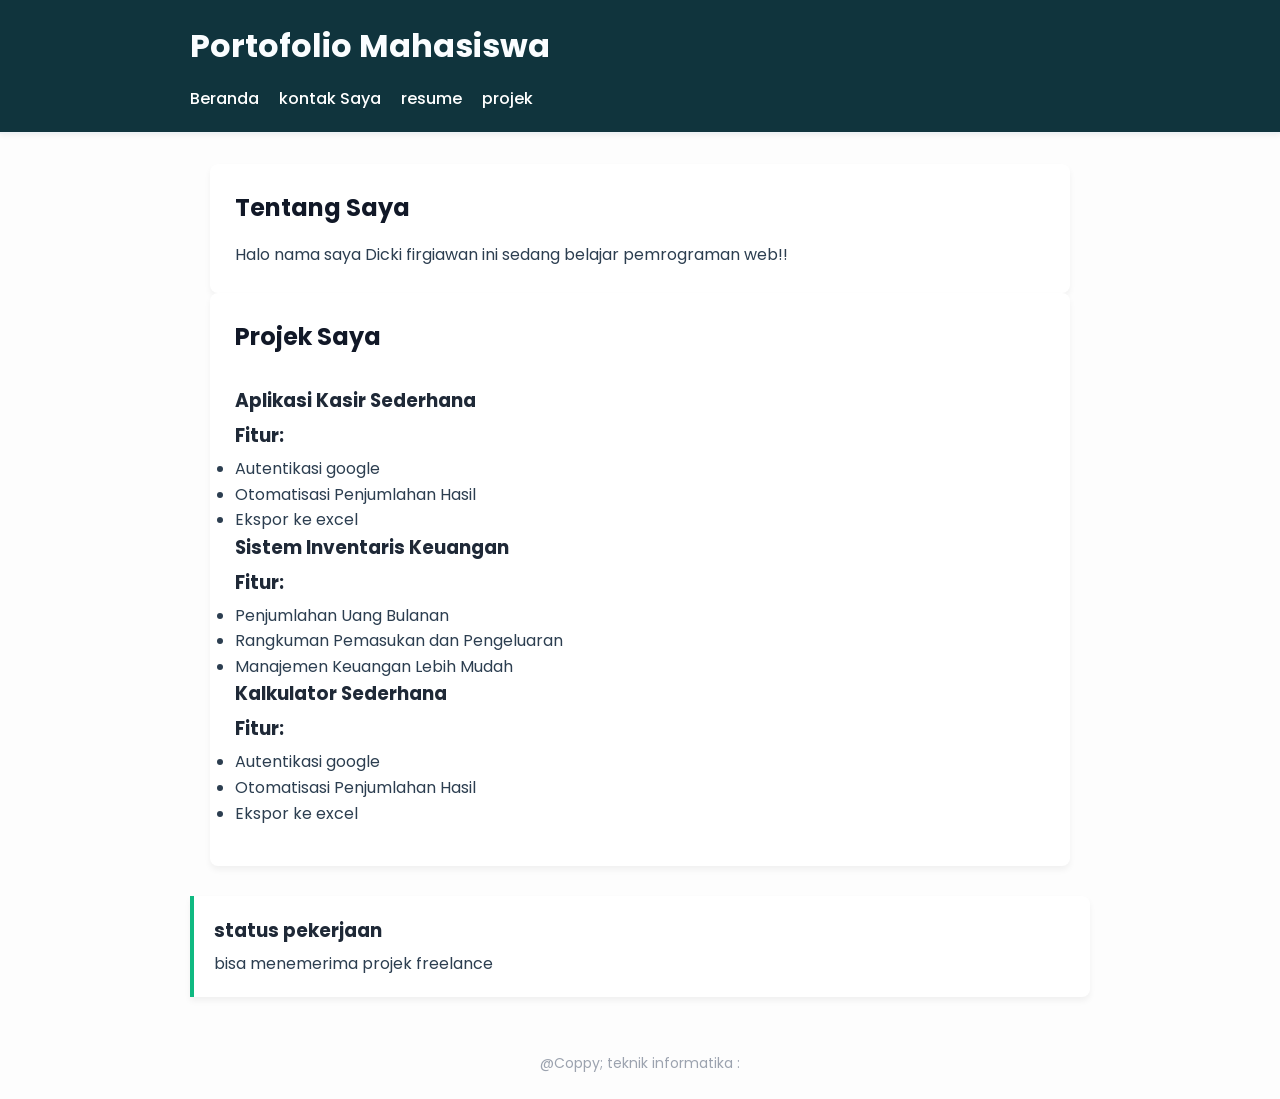
==== index.html @ eaca8db2 "menyelesaikan modul 3 styling dan layout modern css" ====
<!DOCTYPE html>
<html lang="en">
<head>
    <meta charset="UTF-8">
    <meta name="viewport" content="width=device-width, initial-scale=1.0">
    <title>Portofolio Mahasiswa</title>
    <link rel="stylesheet" href="style.css">
</head>
<body>
    <header>
        <h1>Portofolio Mahasiswa</h1>
        <nav>
            <ul>
                <li>
                    <a href="index.html">Beranda</a>
                </li>
                <li>
                    <a href="kontak.html">kontak Saya</a>
                </li>
                <li>
                    <a href="resume.html">resume</a>
                </li>
                <li>
                    <a href="projek.html">projek</a>
                </li>

            </ul>
        </nav>
    </header> 

    <hr>

    <main>
        <section>
            <h2>Tentang Saya</h2>
            <p>Halo nama saya Dicki firgiawan ini sedang belajar pemrograman
                web!!
            </p>
        </section>

        <hr />

        <section>
            <h2>Projek Saya</h2>
            <article>
                <header>
                    <h3>Aplikasi Kasir Sederhana</h3>
                    <h3>Fitur:</h3>
                    <ul>
                        <li>Autentikasi google</li>
                        <li>Otomatisasi Penjumlahan Hasil</li>
                        <li>Ekspor ke excel</li>
                    </ul>
                </header>

                <header>
                    <h3>Sistem Inventaris Keuangan</h3>
                    <h3>Fitur:</h3>
                    <ul>
                        <li>Penjumlahan Uang Bulanan</li>
                        <li>Rangkuman Pemasukan dan Pengeluaran</li>
                        <li>Manajemen Keuangan Lebih Mudah</li>
                    </ul>
                </header>

                <header>
                    <h3>Kalkulator Sederhana</h3>
                    <h3>Fitur:</h3>
                    <ul>
                        <li>Autentikasi google</li>
                        <li>Otomatisasi Penjumlahan Hasil</li>
                        <li>Ekspor ke excel</li>
                    </ul>
                </header>
            
            </article>
        </section>
    </main>

    <hr />

<aside>
    <h3>status pekerjaan</h3>
    <p>bisa menemerima projek freelance</h3>
</aside>
<footer>
    <p>@Coppy; teknik informatika :</p>
</footer>
    
</body>
</html>
---- style.css ----
/* Import Font Modern dari Google Fonts */
@import url('https://fonts.googleapis.com/css2?family=Poppins:wght@300;400;600&display=swap');

/* Reset */
* {
  margin: 0;
  padding: 0;
  box-sizing: border-box;
}

body {
  font-family: 'Poppins', Arial, sans-serif;
  background-color: #fdfdfd;
  color: #2c3e50;
  line-height: 1.6;
}

/* Header */
body > header {
  background-color: #10343d;
  padding: 20px;
  border-bottom: 2px solid #eef2f5;
  box-shadow: 0 2px 5px rgba(0,0,0,0.05);
}

body > header h1 {
  max-width: 900px;
  margin: auto;
  color: #fafdff; /* Warna aksen modern baru */
}

/* Navigation */
nav {
  max-width: 900px;
  margin: 15px auto 0 auto;
}

nav ul {
  display: flex;
  gap: 20px;
  list-style: none;
}

nav a {
  color: #ffffff;
  text-decoration: none;
  font-weight: 500;
  transition: color 0.3s ease;
}

nav a:hover {
  color: #10b981; /* Warna aksen saat hover */
}

/* Main */
main {
  max-width: 900px;
  margin: 30px auto;
  padding: 0 20px;
}

section {
  background-color: #ffffff;
  padding: 25px;
  border-radius: 8px;
  box-shadow: 0 4px 6px rgba(0, 0, 0, 0.05);
}

/* Gambar */
main img {
  display: block;
  max-width: 100%;
  height: auto;
  margin: 0;
  border-radius: 6px;
}

/* Judul */
h2 {
  margin-bottom: 15px;
  color: #111827;
}

h3 {
  margin-bottom: 5px;
  color: #1f2937;
}

/* Project */
#project {
  margin-top: 30px;
}

article {
  padding: 15px 0;
  border-bottom: 1px solid #e5e7eb;
}

article:last-child {
  border-bottom: none;
}

/* Form */
form {
  margin-top: 20px;
}

form p {
  margin-bottom: 15px;
}

label {
  display: inline-block;
  margin-bottom: 5px;
  font-weight: 500;
}

input[type="text"],
input[type="email"],
select,
textarea {
  width: 100%;
  padding: 10px;
  border: 1px solid #d1d5db;
  border-radius: 6px;
  font-family: 'Poppins', Arial, sans-serif;
  outline: none;
  transition: border-color 0.3s;
}

input[type="text"]:focus,
input[type="email"]:focus,
select:focus,
textarea:focus {
  border-color: #10b981;
}

textarea {
  resize: vertical;
}

button {
  padding: 10px 18px;
  border: none;
  border-radius: 6px;
  background-color: #10b981;
  color: white;
  font-weight: 600;
  cursor: pointer;
  transition: all 0.3s ease;
}

button[type="reset"] {
  background-color: #6b7280;
}

button:hover {
  opacity: 0.9;
  transform: translateY(-1px);
}

/* Aside */
aside {
  max-width: 900px;
  margin: 30px auto;
  padding: 20px;
  background-color: #ffffff;
  border-left: 4px solid #10b981;
  border-radius: 0 8px 8px 0;
  box-shadow: 0 4px 6px rgba(0, 0, 0, 0.05);
}

/* Footer */
footer {
  padding: 25px;
  text-align: center;
  color: #9ca3af;
  font-size: 14px;
}

/* Garis <hr> */
hr {
  display: none;
}

/* Tampilan HP */
@media (max-width: 700px) {
  nav ul {
    flex-direction: column;
    gap: 8px;
  }

  main {
    margin-top: 20px;
  }

  main img {
    margin: 0 auto;
  }

  section {
    padding: 20px;
  }
}
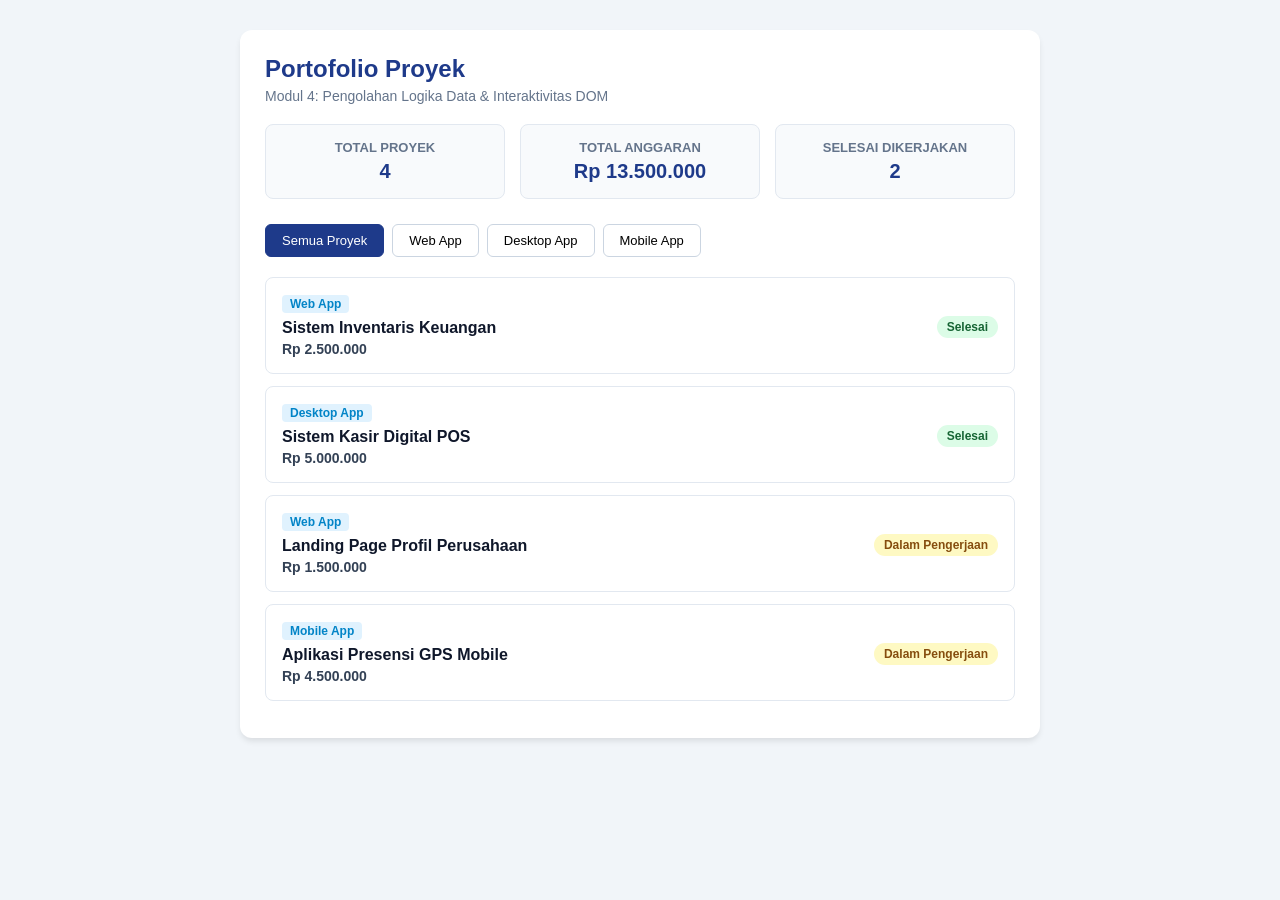
==== commit bd3409d1: "Menyelesaikan praktik modul 4 logika javascript & integrasi DOM" ====
--- a/index.html
+++ b/index.html
@@ -1,91 +1,65 @@
 <!DOCTYPE html>
-<html lang="en">
+<html lang="id">
 <head>
-    <meta charset="UTF-8">
-    <meta name="viewport" content="width=device-width, initial-scale=1.0">
-    <title>Portofolio Mahasiswa</title>
-    <link rel="stylesheet" href="style.css">
+  <meta charset="UTF-8">
+  <meta name="viewport" content="width=device-width, initial-scale=1.0">
+  <title>Dashboard Portofolio Proyek - Modul 4</title>
+  <style>
+    * { box-sizing: border-box; margin: 0; padding: 0; font-family: 'Segoe UI', Tahoma, Geneva, Verdana, sans-serif; }
+    body { background-color: #f1f5f9; color: #0f172a; padding: 30px 15px; }
+    .container { max-width: 800px; margin: 0 auto; background: #ffffff; border-radius: 12px; padding: 25px; box-shadow: 0 4px 6px -1px rgba(0, 0, 0, 0.1); }
+    h1 { color: #1e3a8a; font-size: 24px; margin-bottom: 5px; }
+    p.subtitle { color: #64748b; margin-bottom: 20px; font-size: 14px; }
+    .stats-grid { display: grid; grid-template-columns: repeat(auto-fit, minmax(200px, 1fr)); gap: 15px; margin-bottom: 25px; }
+    .stat-card { background: #f8fafc; border: 1px solid #e2e8f0; border-radius: 8px; padding: 15px; text-align: center; }
+    .stat-card h3 { font-size: 13px; color: #64748b; text-transform: uppercase; margin-bottom: 5px; }
+    .stat-card p { font-size: 20px; font-weight: bold; color: #1e3a8a; }
+    .filter-group { display: flex; gap: 8px; margin-bottom: 20px; flex-wrap: wrap; }
+    .btn-filter { padding: 8px 16px; border: 1px solid #cbd5e1; background: #ffffff; border-radius: 6px; cursor: pointer; font-size: 13px; font-weight: 500; transition: all 0.2s; }
+    .btn-filter.active, .btn-filter:hover { background: #1e3a8a; color: #ffffff; border-color: #1e3a8a; }
+    .project-card { border: 1px solid #e2e8f0; border-radius: 8px; padding: 16px; margin-bottom: 12px; display: flex; justify-content: space-between; align-items: center; background: #ffffff; transition: transform 0.15s ease; }
+    .project-card:hover { transform: translateY(-2px); box-shadow: 0 4px 6px rgba(0,0,0,0.05); }
+    .project-info h4 { font-size: 16px; color: #0f172a; margin-bottom: 4px; }
+    .project-category { display: inline-block; font-size: 12px; color: #0284c7; background: #e0f2fe; padding: 2px 8px; border-radius: 4px; margin-bottom: 6px; font-weight: 600; }
+    .project-budget { font-size: 14px; color: #334155; font-weight: 600; }
+    .badge { padding: 4px 10px; border-radius: 20px; font-size: 12px; font-weight: 600; }
+    .badge-success { background: #dcfce7; color: #166534; }
+    .badge-pending { background: #fef9c3; color: #854d0e; }
+  </style>
 </head>
 <body>
-    <header>
-        <h1>Portofolio Mahasiswa</h1>
-        <nav>
-            <ul>
-                <li>
-                    <a href="index.html">Beranda</a>
-                </li>
-                <li>
-                    <a href="kontak.html">kontak Saya</a>
-                </li>
-                <li>
-                    <a href="resume.html">resume</a>
-                </li>
-                <li>
-                    <a href="projek.html">projek</a>
-                </li>
+  <div class="container">
+    <h1>Portofolio Proyek</h1>
+    <p class="subtitle">Modul 4: Pengolahan Logika Data & Interaktivitas DOM</p>
 
-            </ul>
-        </nav>
-    </header> 
+    <!-- Kartu Ringkasan Statistik -->
+    <div class="stats-grid">
+      <div class="stat-card">
+        <h3>Total Proyek</h3>
+        <p id="stat-total-projects">0</p>
+      </div>
+      <div class="stat-card">
+        <h3>Total Anggaran</h3>
+        <p id="stat-total-budget">Rp 0</p>
+      </div>
+      <div class="stat-card">
+        <h3>Selesai Dikerjakan</h3>
+        <p id="stat-completed-projects">0</p>
+      </div>
+    </div>
 
-    <hr>
+    <!-- Tombol Filter Kategori -->
+    <div class="filter-group">
+      <button class="btn-filter active" data-category="Semua">Semua Proyek</button>
+      <button class="btn-filter" data-category="Web App">Web App</button>
+      <button class="btn-filter" data-category="Desktop App">Desktop App</button>
+      <button class="btn-filter" data-category="Mobile App">Mobile App</button>
+    </div>
 
-    <main>
-        <section>
-            <h2>Tentang Saya</h2>
-            <p>Halo nama saya Dicki firgiawan ini sedang belajar pemrograman
-                web!!
-            </p>
-        </section>
+    <!-- Kontainer Daftar Proyek -->
+    <div id="project-list"></div>
+  </div>
 
-        <hr />
-
-        <section>
-            <h2>Projek Saya</h2>
-            <article>
-                <header>
-                    <h3>Aplikasi Kasir Sederhana</h3>
-                    <h3>Fitur:</h3>
-                    <ul>
-                        <li>Autentikasi google</li>
-                        <li>Otomatisasi Penjumlahan Hasil</li>
-                        <li>Ekspor ke excel</li>
-                    </ul>
-                </header>
-
-                <header>
-                    <h3>Sistem Inventaris Keuangan</h3>
-                    <h3>Fitur:</h3>
-                    <ul>
-                        <li>Penjumlahan Uang Bulanan</li>
-                        <li>Rangkuman Pemasukan dan Pengeluaran</li>
-                        <li>Manajemen Keuangan Lebih Mudah</li>
-                    </ul>
-                </header>
-
-                <header>
-                    <h3>Kalkulator Sederhana</h3>
-                    <h3>Fitur:</h3>
-                    <ul>
-                        <li>Autentikasi google</li>
-                        <li>Otomatisasi Penjumlahan Hasil</li>
-                        <li>Ekspor ke excel</li>
-                    </ul>
-                </header>
-            
-            </article>
-        </section>
-    </main>
-
-    <hr />
-
-<aside>
-    <h3>status pekerjaan</h3>
-    <p>bisa menemerima projek freelance</h3>
-</aside>
-<footer>
-    <p>@Coppy; teknik informatika :</p>
-</footer>
-    
+  <script src="main.js"></script>
 </body>
 </html>
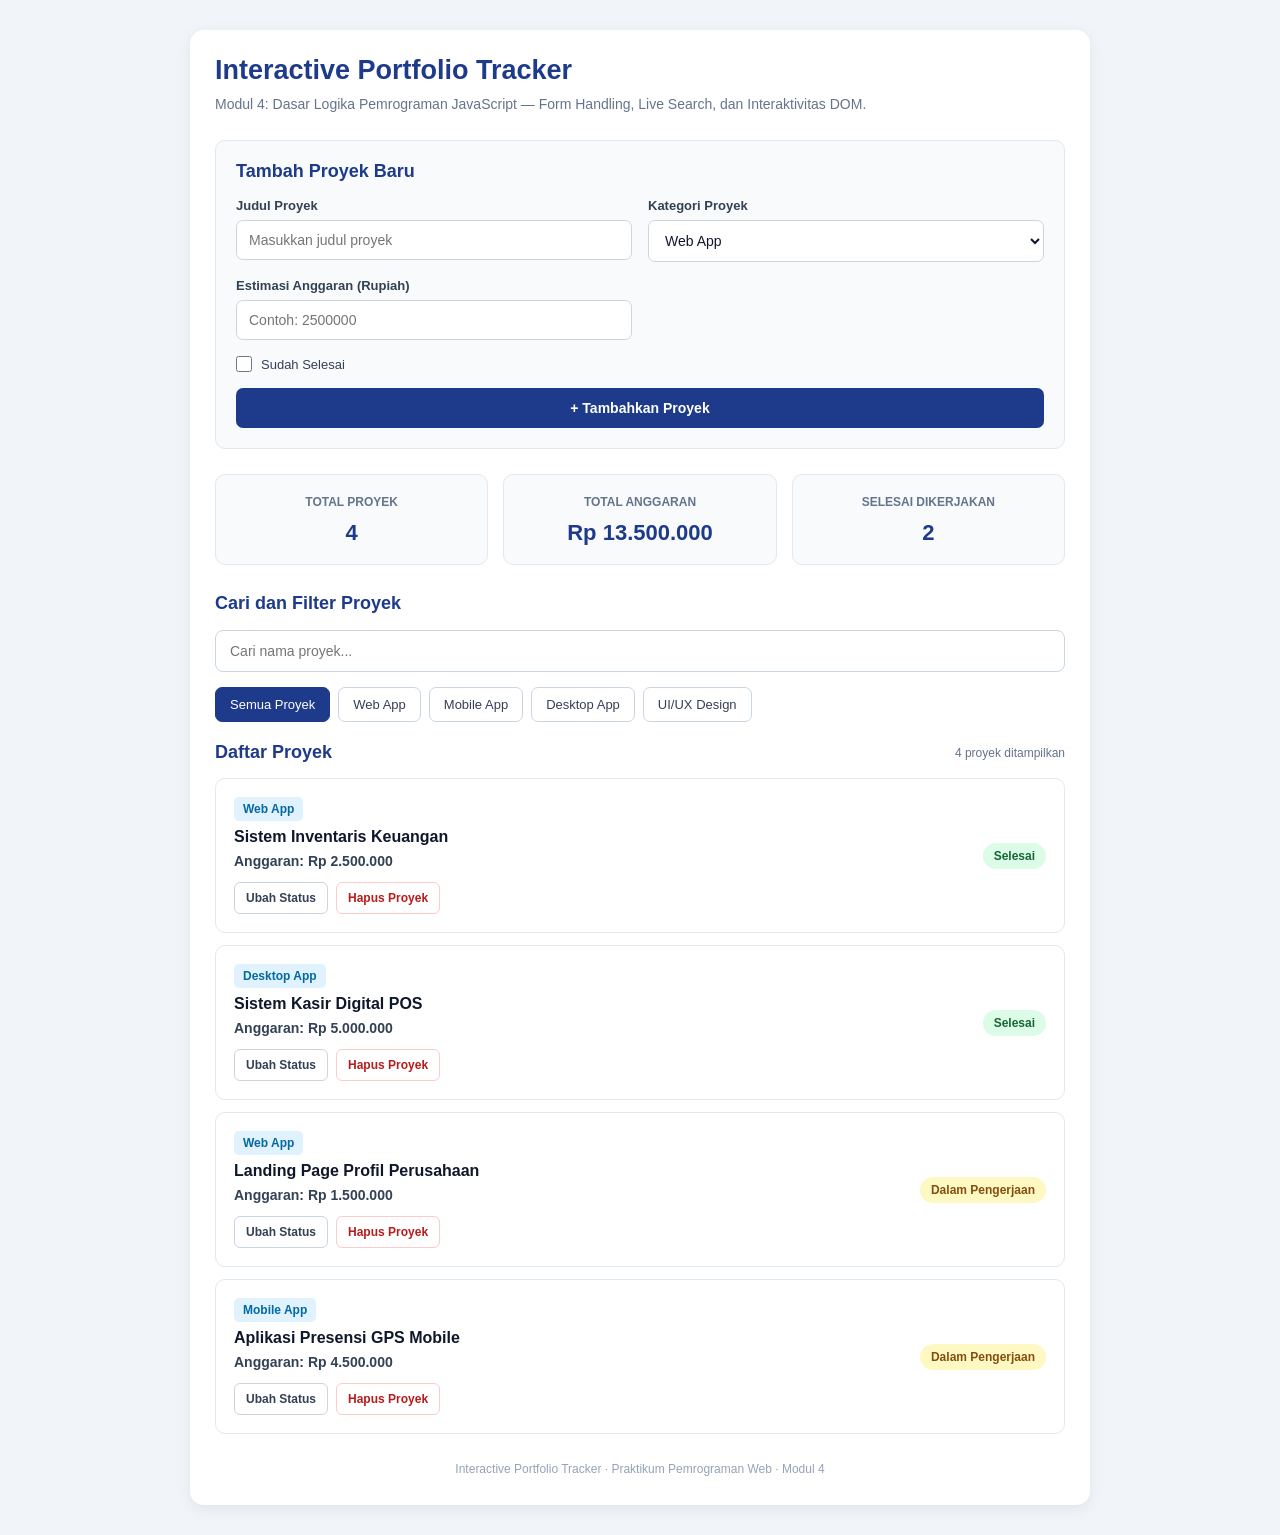
==== commit f0d7f9b1: "Fix konflik .DS_Store dan update fitur modul 4" ====
--- a/index.html
+++ b/index.html
@@ -1,65 +1,574 @@
+
 <!DOCTYPE html>
 <html lang="id">
 <head>
   <meta charset="UTF-8">
   <meta name="viewport" content="width=device-width, initial-scale=1.0">
-  <title>Dashboard Portofolio Proyek - Modul 4</title>
+
+  <title>Interactive Portfolio Tracker - Modul 4</title>
+
   <style>
-    * { box-sizing: border-box; margin: 0; padding: 0; font-family: 'Segoe UI', Tahoma, Geneva, Verdana, sans-serif; }
-    body { background-color: #f1f5f9; color: #0f172a; padding: 30px 15px; }
-    .container { max-width: 800px; margin: 0 auto; background: #ffffff; border-radius: 12px; padding: 25px; box-shadow: 0 4px 6px -1px rgba(0, 0, 0, 0.1); }
-    h1 { color: #1e3a8a; font-size: 24px; margin-bottom: 5px; }
-    p.subtitle { color: #64748b; margin-bottom: 20px; font-size: 14px; }
-    .stats-grid { display: grid; grid-template-columns: repeat(auto-fit, minmax(200px, 1fr)); gap: 15px; margin-bottom: 25px; }
-    .stat-card { background: #f8fafc; border: 1px solid #e2e8f0; border-radius: 8px; padding: 15px; text-align: center; }
-    .stat-card h3 { font-size: 13px; color: #64748b; text-transform: uppercase; margin-bottom: 5px; }
-    .stat-card p { font-size: 20px; font-weight: bold; color: #1e3a8a; }
-    .filter-group { display: flex; gap: 8px; margin-bottom: 20px; flex-wrap: wrap; }
-    .btn-filter { padding: 8px 16px; border: 1px solid #cbd5e1; background: #ffffff; border-radius: 6px; cursor: pointer; font-size: 13px; font-weight: 500; transition: all 0.2s; }
-    .btn-filter.active, .btn-filter:hover { background: #1e3a8a; color: #ffffff; border-color: #1e3a8a; }
-    .project-card { border: 1px solid #e2e8f0; border-radius: 8px; padding: 16px; margin-bottom: 12px; display: flex; justify-content: space-between; align-items: center; background: #ffffff; transition: transform 0.15s ease; }
-    .project-card:hover { transform: translateY(-2px); box-shadow: 0 4px 6px rgba(0,0,0,0.05); }
-    .project-info h4 { font-size: 16px; color: #0f172a; margin-bottom: 4px; }
-    .project-category { display: inline-block; font-size: 12px; color: #0284c7; background: #e0f2fe; padding: 2px 8px; border-radius: 4px; margin-bottom: 6px; font-weight: 600; }
-    .project-budget { font-size: 14px; color: #334155; font-weight: 600; }
-    .badge { padding: 4px 10px; border-radius: 20px; font-size: 12px; font-weight: 600; }
-    .badge-success { background: #dcfce7; color: #166534; }
-    .badge-pending { background: #fef9c3; color: #854d0e; }
+    * {
+      box-sizing: border-box;
+      margin: 0;
+      padding: 0;
+      font-family: 'Segoe UI', Tahoma, Geneva, Verdana, sans-serif;
+    }
+
+    body {
+      background-color: #f1f5f9;
+      color: #0f172a;
+      padding: 30px 15px;
+    }
+
+    .container {
+      max-width: 900px;
+      margin: 0 auto;
+      background: #ffffff;
+      border-radius: 14px;
+      padding: 25px;
+      box-shadow: 0 4px 15px rgba(0, 0, 0, 0.07);
+    }
+
+    h1 {
+      color: #1e3a8a;
+      font-size: 27px;
+      margin-bottom: 7px;
+    }
+
+    .subtitle {
+      color: #64748b;
+      margin-bottom: 25px;
+      font-size: 14px;
+      line-height: 1.6;
+    }
+
+    .section-title {
+      font-size: 18px;
+      color: #1e3a8a;
+      margin-bottom: 16px;
+    }
+
+    /* FORM INPUT PROYEK */
+
+    .form-section {
+      background: #f8fafc;
+      border: 1px solid #e2e8f0;
+      border-radius: 10px;
+      padding: 20px;
+      margin-bottom: 25px;
+    }
+
+    .project-form {
+      display: grid;
+      grid-template-columns: repeat(2, minmax(0, 1fr));
+      gap: 16px;
+    }
+
+    .form-field {
+      display: flex;
+      flex-direction: column;
+      gap: 7px;
+    }
+
+    .form-field label {
+      font-size: 13px;
+      font-weight: 600;
+      color: #334155;
+    }
+
+    .form-field input,
+    .form-field select {
+      width: 100%;
+      padding: 11px 12px;
+      border: 1px solid #cbd5e1;
+      border-radius: 7px;
+      background: #ffffff;
+      color: #0f172a;
+      font-size: 14px;
+      outline: none;
+    }
+
+    .form-field input:focus,
+    .form-field select:focus,
+    .search-input:focus {
+      border-color: #2563eb;
+      box-shadow: 0 0 0 3px rgba(37, 99, 235, 0.1);
+    }
+
+    .checkbox-field {
+      grid-column: 1 / -1;
+      display: flex;
+      align-items: center;
+      gap: 9px;
+      font-size: 13px;
+      color: #334155;
+      cursor: pointer;
+    }
+
+    .checkbox-field input {
+      width: 16px;
+      height: 16px;
+      accent-color: #1e3a8a;
+    }
+
+    .btn-primary {
+      grid-column: 1 / -1;
+      padding: 12px;
+      background: #1e3a8a;
+      color: #ffffff;
+      border: none;
+      border-radius: 7px;
+      font-weight: 600;
+      font-size: 14px;
+      cursor: pointer;
+      transition: background 0.2s;
+    }
+
+    .btn-primary:hover {
+      background: #1d4ed8;
+    }
+
+    .form-message {
+      margin-top: 12px;
+      font-size: 13px;
+      line-height: 1.5;
+    }
+
+    .form-message:empty {
+      display: none;
+    }
+
+    /* KARTU STATISTIK */
+
+    .stats-grid {
+      display: grid;
+      grid-template-columns: repeat(3, minmax(0, 1fr));
+      gap: 15px;
+      margin-bottom: 28px;
+    }
+
+    .stat-card {
+      background: #f8fafc;
+      border: 1px solid #e2e8f0;
+      border-radius: 10px;
+      padding: 18px 12px;
+      text-align: center;
+    }
+
+    .stat-card h3 {
+      font-size: 12px;
+      color: #64748b;
+      text-transform: uppercase;
+      margin-bottom: 9px;
+      line-height: 1.5;
+    }
+
+    .stat-card p {
+      font-size: 22px;
+      font-weight: bold;
+      color: #1e3a8a;
+      overflow-wrap: anywhere;
+    }
+
+    /* PENCARIAN DAN FILTER */
+
+    .search-section {
+      margin-bottom: 20px;
+    }
+
+    .search-input {
+      width: 100%;
+      padding: 12px 14px;
+      border: 1px solid #cbd5e1;
+      border-radius: 8px;
+      font-size: 14px;
+      outline: none;
+      margin-bottom: 15px;
+    }
+
+    .filter-group {
+      display: flex;
+      gap: 8px;
+      flex-wrap: wrap;
+    }
+
+    .btn-filter {
+      padding: 9px 14px;
+      border: 1px solid #cbd5e1;
+      background: #ffffff;
+      color: #334155;
+      border-radius: 7px;
+      cursor: pointer;
+      font-size: 13px;
+      font-weight: 500;
+      transition: all 0.2s;
+    }
+
+    .btn-filter.active,
+    .btn-filter:hover {
+      background: #1e3a8a;
+      color: #ffffff;
+      border-color: #1e3a8a;
+    }
+
+    /* DAFTAR PROYEK */
+
+    .project-card {
+      border: 1px solid #e2e8f0;
+      border-radius: 10px;
+      padding: 18px;
+      margin-bottom: 12px;
+      display: flex;
+      justify-content: space-between;
+      align-items: center;
+      gap: 15px;
+      background: #ffffff;
+      transition: transform 0.2s, box-shadow 0.2s;
+    }
+
+    .project-card:hover {
+      transform: translateY(-2px);
+      box-shadow: 0 5px 15px rgba(0, 0, 0, 0.05);
+    }
+
+    .project-info {
+      min-width: 0;
+    }
+
+    .project-info h4 {
+      font-size: 16px;
+      color: #0f172a;
+      margin: 7px 0;
+      overflow-wrap: anywhere;
+    }
+
+    .project-category {
+      display: inline-block;
+      font-size: 12px;
+      color: #0369a1;
+      background: #e0f2fe;
+      padding: 5px 9px;
+      border-radius: 5px;
+      font-weight: 600;
+    }
+
+    .project-budget {
+      font-size: 14px;
+      color: #334155;
+      font-weight: 600;
+      margin-top: 5px;
+    }
+
+    .badge {
+      display: inline-block;
+      padding: 6px 11px;
+      border-radius: 20px;
+      font-size: 12px;
+      font-weight: 600;
+      white-space: nowrap;
+    }
+
+    .badge-success {
+      background: #dcfce7;
+      color: #166534;
+    }
+
+    .badge-pending {
+      background: #fef9c3;
+      color: #854d0e;
+    }
+
+    /* TOMBOL AKSI */
+
+    .project-actions {
+      display: flex;
+      gap: 8px;
+      flex-wrap: wrap;
+      margin-top: 13px;
+    }
+
+    .project-actions button {
+      padding: 8px 11px;
+      border: 1px solid #cbd5e1;
+      border-radius: 6px;
+      background: #ffffff;
+      color: #334155;
+      font-size: 12px;
+      font-weight: 600;
+      cursor: pointer;
+      transition: all 0.2s;
+    }
+
+    .project-actions .btn-toggle:hover {
+      background: #dbeafe;
+      border-color: #93c5fd;
+      color: #1d4ed8;
+    }
+
+    .project-actions .btn-delete {
+      color: #b91c1c;
+      border-color: #fecaca;
+    }
+
+    .project-actions .btn-delete:hover {
+      background: #fee2e2;
+    }
+
+    .empty-message {
+      text-align: center;
+      padding: 35px 15px;
+      color: #64748b;
+      background: #f8fafc;
+      border: 1px dashed #cbd5e1;
+      border-radius: 10px;
+      font-size: 14px;
+    }
+
+    .list-heading {
+      display: flex;
+      justify-content: space-between;
+      align-items: center;
+      gap: 10px;
+      margin-bottom: 15px;
+    }
+
+    .list-heading h2 {
+      font-size: 18px;
+      color: #1e3a8a;
+    }
+
+    .project-count {
+      font-size: 12px;
+      color: #64748b;
+    }
+
+    footer {
+      text-align: center;
+      color: #94a3b8;
+      font-size: 12px;
+      margin-top: 25px;
+      line-height: 1.7;
+    }
+
+    /* RESPONSIVE */
+
+    @media (max-width: 600px) {
+      body {
+        padding: 15px 10px;
+      }
+
+      .container {
+        padding: 18px;
+      }
+
+      h1 {
+        font-size: 22px;
+      }
+
+      .project-form {
+        grid-template-columns: 1fr;
+      }
+
+      .stats-grid {
+        grid-template-columns: 1fr;
+        gap: 10px;
+      }
+
+      .stat-card {
+        padding: 15px;
+      }
+
+      .stat-card p {
+        font-size: 20px;
+      }
+
+      .project-card {
+        align-items: flex-start;
+        flex-direction: column;
+      }
+
+      .list-heading {
+        align-items: flex-start;
+        flex-direction: column;
+      }
+    }
   </style>
 </head>
+
 <body>
-  <div class="container">
-    <h1>Portofolio Proyek</h1>
-    <p class="subtitle">Modul 4: Pengolahan Logika Data & Interaktivitas DOM</p>
-
-    <!-- Kartu Ringkasan Statistik -->
-    <div class="stats-grid">
+  <main class="container">
+
+    <header>
+      <h1>Interactive Portfolio Tracker</h1>
+      <p class="subtitle">
+        Modul 4: Dasar Logika Pemrograman JavaScript —
+        Form Handling, Live Search, dan Interaktivitas DOM.
+      </p>
+    </header>
+
+    <!-- FITUR 1: FORM INPUT PROYEK DINAMIS -->
+
+    <section class="form-section">
+      <h2 class="section-title">Tambah Proyek Baru</h2>
+
+      <form id="project-form" class="project-form" novalidate>
+
+        <div class="form-field">
+          <label for="project-title">Judul Proyek</label>
+          <input
+            type="text"
+            id="project-title"
+            placeholder="Masukkan judul proyek"
+            autocomplete="off"
+            required
+          >
+        </div>
+
+        <div class="form-field">
+          <label for="project-category">Kategori Proyek</label>
+          <select id="project-category" required>
+            <option value="Web App">Web App</option>
+            <option value="Mobile App">Mobile App</option>
+            <option value="Desktop App">Desktop App</option>
+            <option value="UI/UX Design">UI/UX Design</option>
+          </select>
+        </div>
+
+        <div class="form-field">
+          <label for="project-budget">
+            Estimasi Anggaran (Rupiah)
+          </label>
+          <input
+            type="number"
+            id="project-budget"
+            placeholder="Contoh: 2500000"
+            min="1"
+            step="any"
+            required
+          >
+        </div>
+
+        <label class="checkbox-field" for="project-completed">
+          <input type="checkbox" id="project-completed">
+          Sudah Selesai
+        </label>
+
+        <button type="submit" class="btn-primary">
+          + Tambahkan Proyek
+        </button>
+
+      </form>
+
+      <p
+        id="form-message"
+        class="form-message"
+        role="status"
+        aria-live="polite"
+      ></p>
+    </section>
+
+    <!-- KARTU RINGKASAN STATISTIK -->
+
+    <section class="stats-grid" aria-label="Statistik proyek">
+
       <div class="stat-card">
         <h3>Total Proyek</h3>
         <p id="stat-total-projects">0</p>
       </div>
+
       <div class="stat-card">
         <h3>Total Anggaran</h3>
         <p id="stat-total-budget">Rp 0</p>
       </div>
+
       <div class="stat-card">
         <h3>Selesai Dikerjakan</h3>
         <p id="stat-completed-projects">0</p>
       </div>
-    </div>
-
-    <!-- Tombol Filter Kategori -->
-    <div class="filter-group">
-      <button class="btn-filter active" data-category="Semua">Semua Proyek</button>
-      <button class="btn-filter" data-category="Web App">Web App</button>
-      <button class="btn-filter" data-category="Desktop App">Desktop App</button>
-      <button class="btn-filter" data-category="Mobile App">Mobile App</button>
-    </div>
-
-    <!-- Kontainer Daftar Proyek -->
-    <div id="project-list"></div>
-  </div>
+
+    </section>
+
+    <!-- FITUR 2: PENCARIAN DAN FILTER KATEGORI -->
+
+    <section class="search-section">
+      <h2 class="section-title">Cari dan Filter Proyek</h2>
+
+      <input
+        type="search"
+        id="project-search"
+        class="search-input"
+        placeholder="Cari nama proyek..."
+        aria-label="Cari proyek berdasarkan nama"
+      >
+
+      <div class="filter-group" aria-label="Filter kategori">
+        <button
+          type="button"
+          class="btn-filter active"
+          data-category="Semua"
+          aria-pressed="true"
+        >
+          Semua Proyek
+        </button>
+
+        <button
+          type="button"
+          class="btn-filter"
+          data-category="Web App"
+          aria-pressed="false"
+        >
+          Web App
+        </button>
+
+        <button
+          type="button"
+          class="btn-filter"
+          data-category="Mobile App"
+          aria-pressed="false"
+        >
+          Mobile App
+        </button>
+
+        <button
+          type="button"
+          class="btn-filter"
+          data-category="Desktop App"
+          aria-pressed="false"
+        >
+          Desktop App
+        </button>
+
+        <button
+          type="button"
+          class="btn-filter"
+          data-category="UI/UX Design"
+          aria-pressed="false"
+        >
+          UI/UX Design
+        </button>
+      </div>
+    </section>
+
+    <!-- FITUR 3: DAFTAR DAN AKSI KARTU PROYEK -->
+
+    <section class="projects-section">
+      <div class="list-heading">
+        <h2>Daftar Proyek</h2>
+        <span id="project-count" class="project-count">
+          0 proyek ditampilkan
+        </span>
+      </div>
+
+      <div id="project-list" aria-live="polite"></div>
+    </section>
+
+    <footer>
+      Interactive Portfolio Tracker · Praktikum Pemrograman Web · Modul 4
+    </footer>
+
+  </main>
 
   <script src="main.js"></script>
 </body>
-</html>+</html>
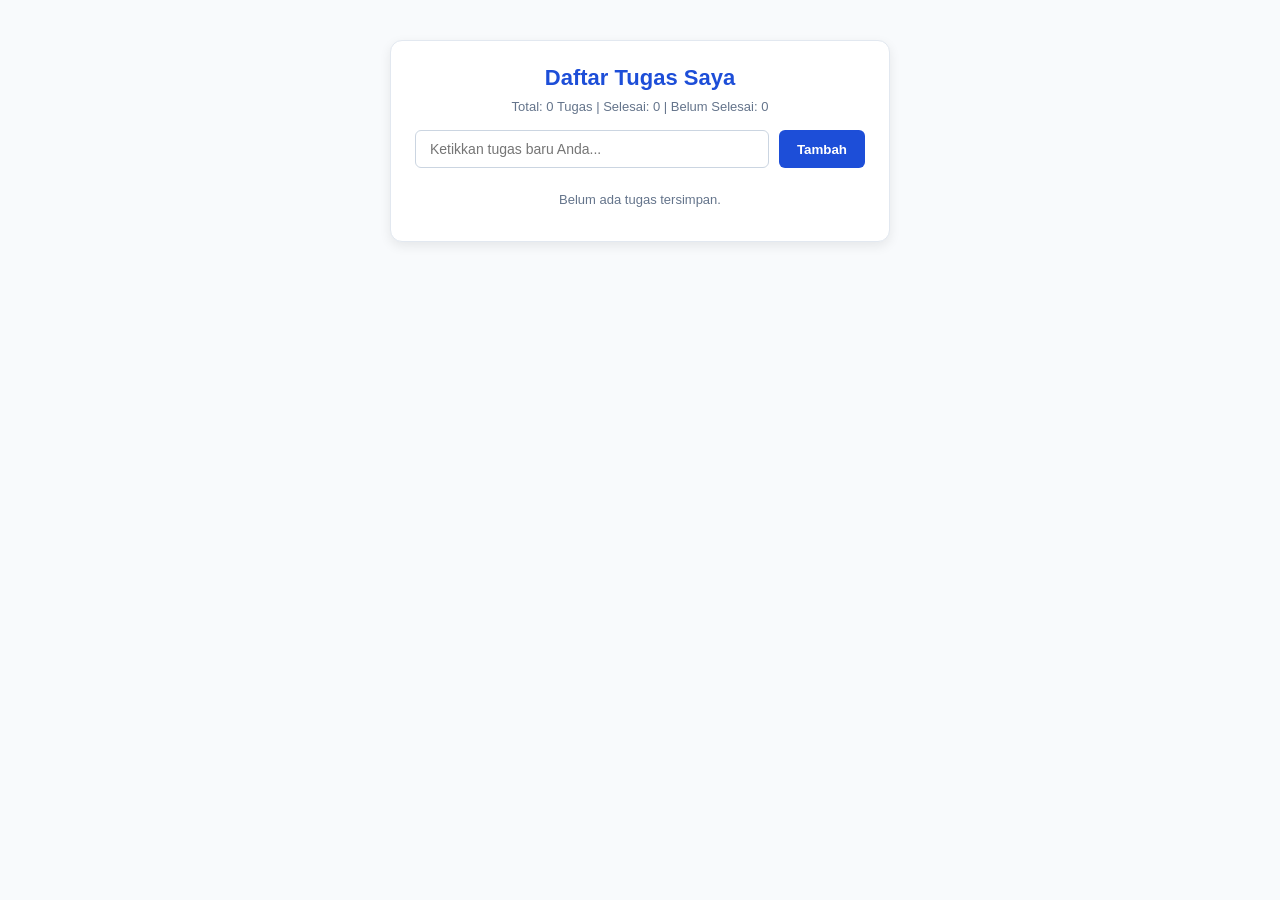
==== commit a013d99e: "feat(modul-5): menambahkan counter, clear completed, konfirmasi hapus, dan batas maks 5 tugas" ====
--- a/index.html
+++ b/index.html
@@ -1,574 +1,36 @@
-
 <!DOCTYPE html>
 <html lang="id">
 <head>
-  <meta charset="UTF-8">
-  <meta name="viewport" content="width=device-width, initial-scale=1.0">
+    <meta charset="UTF-8">
+    <meta name="viewport" content="width=device-width, initial-scale=1.0">
+    <title>Aplikasi To-Do List - Modul 5</title>
+    <link rel="stylesheet" href="style.css">
+</head>
+<body>
+    <div class="todo-app">
+        <h2>Daftar Tugas Saya</h2>
 
-  <title>Interactive Portfolio Tracker - Modul 4</title>
-
-  <style>
-    * {
-      box-sizing: border-box;
-      margin: 0;
-      padding: 0;
-      font-family: 'Segoe UI', Tahoma, Geneva, Verdana, sans-serif;
-    }
-
-    body {
-      background-color: #f1f5f9;
-      color: #0f172a;
-      padding: 30px 15px;
-    }
-
-    .container {
-      max-width: 900px;
-      margin: 0 auto;
-      background: #ffffff;
-      border-radius: 14px;
-      padding: 25px;
-      box-shadow: 0 4px 15px rgba(0, 0, 0, 0.07);
-    }
-
-    h1 {
-      color: #1e3a8a;
-      font-size: 27px;
-      margin-bottom: 7px;
-    }
-
-    .subtitle {
-      color: #64748b;
-      margin-bottom: 25px;
-      font-size: 14px;
-      line-height: 1.6;
-    }
-
-    .section-title {
-      font-size: 18px;
-      color: #1e3a8a;
-      margin-bottom: 16px;
-    }
-
-    /* FORM INPUT PROYEK */
-
-    .form-section {
-      background: #f8fafc;
-      border: 1px solid #e2e8f0;
-      border-radius: 10px;
-      padding: 20px;
-      margin-bottom: 25px;
-    }
-
-    .project-form {
-      display: grid;
-      grid-template-columns: repeat(2, minmax(0, 1fr));
-      gap: 16px;
-    }
-
-    .form-field {
-      display: flex;
-      flex-direction: column;
-      gap: 7px;
-    }
-
-    .form-field label {
-      font-size: 13px;
-      font-weight: 600;
-      color: #334155;
-    }
-
-    .form-field input,
-    .form-field select {
-      width: 100%;
-      padding: 11px 12px;
-      border: 1px solid #cbd5e1;
-      border-radius: 7px;
-      background: #ffffff;
-      color: #0f172a;
-      font-size: 14px;
-      outline: none;
-    }
-
-    .form-field input:focus,
-    .form-field select:focus,
-    .search-input:focus {
-      border-color: #2563eb;
-      box-shadow: 0 0 0 3px rgba(37, 99, 235, 0.1);
-    }
-
-    .checkbox-field {
-      grid-column: 1 / -1;
-      display: flex;
-      align-items: center;
-      gap: 9px;
-      font-size: 13px;
-      color: #334155;
-      cursor: pointer;
-    }
-
-    .checkbox-field input {
-      width: 16px;
-      height: 16px;
-      accent-color: #1e3a8a;
-    }
-
-    .btn-primary {
-      grid-column: 1 / -1;
-      padding: 12px;
-      background: #1e3a8a;
-      color: #ffffff;
-      border: none;
-      border-radius: 7px;
-      font-weight: 600;
-      font-size: 14px;
-      cursor: pointer;
-      transition: background 0.2s;
-    }
-
-    .btn-primary:hover {
-      background: #1d4ed8;
-    }
-
-    .form-message {
-      margin-top: 12px;
-      font-size: 13px;
-      line-height: 1.5;
-    }
-
-    .form-message:empty {
-      display: none;
-    }
-
-    /* KARTU STATISTIK */
-
-    .stats-grid {
-      display: grid;
-      grid-template-columns: repeat(3, minmax(0, 1fr));
-      gap: 15px;
-      margin-bottom: 28px;
-    }
-
-    .stat-card {
-      background: #f8fafc;
-      border: 1px solid #e2e8f0;
-      border-radius: 10px;
-      padding: 18px 12px;
-      text-align: center;
-    }
-
-    .stat-card h3 {
-      font-size: 12px;
-      color: #64748b;
-      text-transform: uppercase;
-      margin-bottom: 9px;
-      line-height: 1.5;
-    }
-
-    .stat-card p {
-      font-size: 22px;
-      font-weight: bold;
-      color: #1e3a8a;
-      overflow-wrap: anywhere;
-    }
-
-    /* PENCARIAN DAN FILTER */
-
-    .search-section {
-      margin-bottom: 20px;
-    }
-
-    .search-input {
-      width: 100%;
-      padding: 12px 14px;
-      border: 1px solid #cbd5e1;
-      border-radius: 8px;
-      font-size: 14px;
-      outline: none;
-      margin-bottom: 15px;
-    }
-
-    .filter-group {
-      display: flex;
-      gap: 8px;
-      flex-wrap: wrap;
-    }
-
-    .btn-filter {
-      padding: 9px 14px;
-      border: 1px solid #cbd5e1;
-      background: #ffffff;
-      color: #334155;
-      border-radius: 7px;
-      cursor: pointer;
-      font-size: 13px;
-      font-weight: 500;
-      transition: all 0.2s;
-    }
-
-    .btn-filter.active,
-    .btn-filter:hover {
-      background: #1e3a8a;
-      color: #ffffff;
-      border-color: #1e3a8a;
-    }
-
-    /* DAFTAR PROYEK */
-
-    .project-card {
-      border: 1px solid #e2e8f0;
-      border-radius: 10px;
-      padding: 18px;
-      margin-bottom: 12px;
-      display: flex;
-      justify-content: space-between;
-      align-items: center;
-      gap: 15px;
-      background: #ffffff;
-      transition: transform 0.2s, box-shadow 0.2s;
-    }
-
-    .project-card:hover {
-      transform: translateY(-2px);
-      box-shadow: 0 5px 15px rgba(0, 0, 0, 0.05);
-    }
-
-    .project-info {
-      min-width: 0;
-    }
-
-    .project-info h4 {
-      font-size: 16px;
-      color: #0f172a;
-      margin: 7px 0;
-      overflow-wrap: anywhere;
-    }
-
-    .project-category {
-      display: inline-block;
-      font-size: 12px;
-      color: #0369a1;
-      background: #e0f2fe;
-      padding: 5px 9px;
-      border-radius: 5px;
-      font-weight: 600;
-    }
-
-    .project-budget {
-      font-size: 14px;
-      color: #334155;
-      font-weight: 600;
-      margin-top: 5px;
-    }
-
-    .badge {
-      display: inline-block;
-      padding: 6px 11px;
-      border-radius: 20px;
-      font-size: 12px;
-      font-weight: 600;
-      white-space: nowrap;
-    }
-
-    .badge-success {
-      background: #dcfce7;
-      color: #166534;
-    }
-
-    .badge-pending {
-      background: #fef9c3;
-      color: #854d0e;
-    }
-
-    /* TOMBOL AKSI */
-
-    .project-actions {
-      display: flex;
-      gap: 8px;
-      flex-wrap: wrap;
-      margin-top: 13px;
-    }
-
-    .project-actions button {
-      padding: 8px 11px;
-      border: 1px solid #cbd5e1;
-      border-radius: 6px;
-      background: #ffffff;
-      color: #334155;
-      font-size: 12px;
-      font-weight: 600;
-      cursor: pointer;
-      transition: all 0.2s;
-    }
-
-    .project-actions .btn-toggle:hover {
-      background: #dbeafe;
-      border-color: #93c5fd;
-      color: #1d4ed8;
-    }
-
-    .project-actions .btn-delete {
-      color: #b91c1c;
-      border-color: #fecaca;
-    }
-
-    .project-actions .btn-delete:hover {
-      background: #fee2e2;
-    }
-
-    .empty-message {
-      text-align: center;
-      padding: 35px 15px;
-      color: #64748b;
-      background: #f8fafc;
-      border: 1px dashed #cbd5e1;
-      border-radius: 10px;
-      font-size: 14px;
-    }
-
-    .list-heading {
-      display: flex;
-      justify-content: space-between;
-      align-items: center;
-      gap: 10px;
-      margin-bottom: 15px;
-    }
-
-    .list-heading h2 {
-      font-size: 18px;
-      color: #1e3a8a;
-    }
-
-    .project-count {
-      font-size: 12px;
-      color: #64748b;
-    }
-
-    footer {
-      text-align: center;
-      color: #94a3b8;
-      font-size: 12px;
-      margin-top: 25px;
-      line-height: 1.7;
-    }
-
-    /* RESPONSIVE */
-
-    @media (max-width: 600px) {
-      body {
-        padding: 15px 10px;
-      }
-
-      .container {
-        padding: 18px;
-      }
-
-      h1 {
-        font-size: 22px;
-      }
-
-      .project-form {
-        grid-template-columns: 1fr;
-      }
-
-      .stats-grid {
-        grid-template-columns: 1fr;
-        gap: 10px;
-      }
-
-      .stat-card {
-        padding: 15px;
-      }
-
-      .stat-card p {
-        font-size: 20px;
-      }
-
-      .project-card {
-        align-items: flex-start;
-        flex-direction: column;
-      }
-
-      .list-heading {
-        align-items: flex-start;
-        flex-direction: column;
-      }
-    }
-  </style>
-</head>
-
-<body>
-  <main class="container">
-
-    <header>
-      <h1>Interactive Portfolio Tracker</h1>
-      <p class="subtitle">
-        Modul 4: Dasar Logika Pemrograman JavaScript —
-        Form Handling, Live Search, dan Interaktivitas DOM.
-      </p>
-    </header>
-
-    <!-- FITUR 1: FORM INPUT PROYEK DINAMIS -->
-
-    <section class="form-section">
-      <h2 class="section-title">Tambah Proyek Baru</h2>
-
-      <form id="project-form" class="project-form" novalidate>
-
-        <div class="form-field">
-          <label for="project-title">Judul Proyek</label>
-          <input
-            type="text"
-            id="project-title"
-            placeholder="Masukkan judul proyek"
-            autocomplete="off"
-            required
-          >
+        <!-- Fitur 1: Task Counter -->
+        <div class="task-counter" id="taskCounter">
+            Total: 0 Tugas | Selesai: 0 | Belum Selesai: 0
         </div>
 
-        <div class="form-field">
-          <label for="project-category">Kategori Proyek</label>
-          <select id="project-category" required>
-            <option value="Web App">Web App</option>
-            <option value="Mobile App">Mobile App</option>
-            <option value="Desktop App">Desktop App</option>
-            <option value="UI/UX Design">UI/UX Design</option>
-          </select>
-        </div>
+        <!-- Form Input Tugas -->
+        <form id="todoForm" novalidate>
+            <div class="input-section">
+                <input type="text" id="taskInput" placeholder="Ketikkan tugas baru Anda...">
+                <button type="submit" class="add-btn">Tambah</button>
+            </div>
+            <div class="error-message" id="inputError">Tugas tidak boleh kosong atau kurang dari 2 karakter!</div>
+        </form>
 
-        <div class="form-field">
-          <label for="project-budget">
-            Estimasi Anggaran (Rupiah)
-          </label>
-          <input
-            type="number"
-            id="project-budget"
-            placeholder="Contoh: 2500000"
-            min="1"
-            step="any"
-            required
-          >
-        </div>
+        <!-- Daftar Tugas -->
+        <ul class="todo-list" id="todoList"></ul>
 
-        <label class="checkbox-field" for="project-completed">
-          <input type="checkbox" id="project-completed">
-          Sudah Selesai
-        </label>
+        <!-- Fitur 2: Tombol Bersihkan Tugas Selesai -->
+        <button id="clearCompletedBtn" class="clear-btn" style="display: none;">Bersihkan Tugas Selesai</button>
+    </div>
 
-        <button type="submit" class="btn-primary">
-          + Tambahkan Proyek
-        </button>
-
-      </form>
-
-      <p
-        id="form-message"
-        class="form-message"
-        role="status"
-        aria-live="polite"
-      ></p>
-    </section>
-
-    <!-- KARTU RINGKASAN STATISTIK -->
-
-    <section class="stats-grid" aria-label="Statistik proyek">
-
-      <div class="stat-card">
-        <h3>Total Proyek</h3>
-        <p id="stat-total-projects">0</p>
-      </div>
-
-      <div class="stat-card">
-        <h3>Total Anggaran</h3>
-        <p id="stat-total-budget">Rp 0</p>
-      </div>
-
-      <div class="stat-card">
-        <h3>Selesai Dikerjakan</h3>
-        <p id="stat-completed-projects">0</p>
-      </div>
-
-    </section>
-
-    <!-- FITUR 2: PENCARIAN DAN FILTER KATEGORI -->
-
-    <section class="search-section">
-      <h2 class="section-title">Cari dan Filter Proyek</h2>
-
-      <input
-        type="search"
-        id="project-search"
-        class="search-input"
-        placeholder="Cari nama proyek..."
-        aria-label="Cari proyek berdasarkan nama"
-      >
-
-      <div class="filter-group" aria-label="Filter kategori">
-        <button
-          type="button"
-          class="btn-filter active"
-          data-category="Semua"
-          aria-pressed="true"
-        >
-          Semua Proyek
-        </button>
-
-        <button
-          type="button"
-          class="btn-filter"
-          data-category="Web App"
-          aria-pressed="false"
-        >
-          Web App
-        </button>
-
-        <button
-          type="button"
-          class="btn-filter"
-          data-category="Mobile App"
-          aria-pressed="false"
-        >
-          Mobile App
-        </button>
-
-        <button
-          type="button"
-          class="btn-filter"
-          data-category="Desktop App"
-          aria-pressed="false"
-        >
-          Desktop App
-        </button>
-
-        <button
-          type="button"
-          class="btn-filter"
-          data-category="UI/UX Design"
-          aria-pressed="false"
-        >
-          UI/UX Design
-        </button>
-      </div>
-    </section>
-
-    <!-- FITUR 3: DAFTAR DAN AKSI KARTU PROYEK -->
-
-    <section class="projects-section">
-      <div class="list-heading">
-        <h2>Daftar Proyek</h2>
-        <span id="project-count" class="project-count">
-          0 proyek ditampilkan
-        </span>
-      </div>
-
-      <div id="project-list" aria-live="polite"></div>
-    </section>
-
-    <footer>
-      Interactive Portfolio Tracker · Praktikum Pemrograman Web · Modul 4
-    </footer>
-
-  </main>
-
-  <script src="main.js"></script>
+    <script src="script.js"></script>
 </body>
-</html>
+</html>
--- a/style.css
+++ b/style.css
@@ -0,0 +1,46 @@
+* { box-sizing: border-box; margin: 0; padding: 0; }
+body {
+    font-family: 'Segoe UI', Tahoma, Geneva, Verdana, sans-serif;
+    background-color: #f8fafc; color: #1e293b; padding: 40px 20px; display: flex;
+    justify-content: center;
+}
+.todo-app {
+    background: #ffffff; width: 100%; max-width: 500px; padding: 24px; border-radius: 12px;
+    border: 1px solid #e2e8f0; box-shadow: 0 4px 12px rgba(0, 0, 0, 0.08);
+}
+h2 { color: #1d4ed8; margin-bottom: 8px; text-align: center; font-size: 22px; }
+.task-counter {
+    text-align: center; font-size: 13px; color: #64748b; margin-bottom: 16px; font-weight: 500;
+}
+.input-section { display: flex; gap: 10px; margin-bottom: 8px; }
+input[type="text"] {
+    flex: 1; padding: 10px 14px; border: 1px solid #cbd5e1; border-radius: 6px; font-size: 14px; outline: none;
+}
+input[type="text"].error { border-color: #dc3545; background-color: #fff5f5; }
+button.add-btn {
+    background-color: #1d4ed8; color: white; border: none; padding: 10px 18px;
+    border-radius: 6px; font-weight: bold; cursor: pointer;
+}
+button.add-btn:hover { background-color: #1e40af; }
+.error-message { color: #dc3545; font-size: 12px; margin-bottom: 14px; display: none; }
+.todo-list { list-style: none; margin-top: 14px; }
+.todo-item {
+    display: flex; align-items: center; justify-content: space-between;
+    padding: 10px 12px; background-color: #f1f5f9; border-radius: 6px; margin-bottom: 8px;
+}
+.todo-item.completed { border-left: 4px solid #16a34a; opacity: 0.7; }
+.todo-item.completed .todo-text { text-decoration: line-through; color: #64748b; }
+.todo-text { font-size: 14px; flex: 1; margin-right: 10px; }
+.todo-actions { display: flex; gap: 6px; }
+.action-btn {
+    border: none; padding: 5px 9px; border-radius: 4px; font-size: 12px; cursor: pointer; font-weight: bold;
+}
+.complete-btn { background-color: #16a34a; color: white; }
+.complete-btn:hover { background-color: #15803d; }
+.delete-btn { background-color: #dc2626; color: white; }
+.delete-btn:hover { background-color: #b91c1c; }
+.clear-btn {
+    width: 100%; margin-top: 14px; padding: 10px; background-color: #64748b; color: white;
+    border: none; border-radius: 6px; font-weight: bold; cursor: pointer; font-size: 13px;
+}
+.clear-btn:hover { background-color: #475569; }
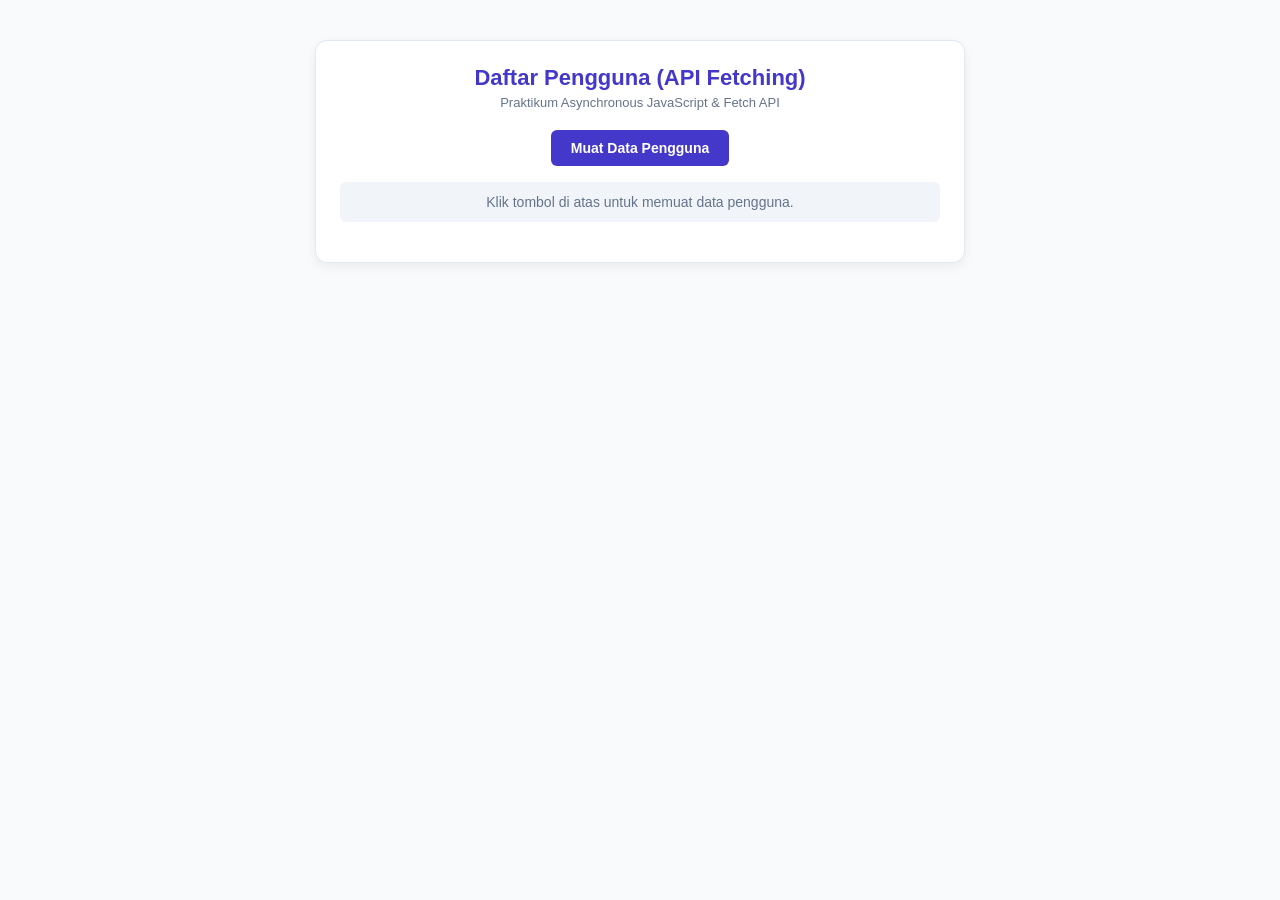
==== commit c1baa390: "feat: menyelesaikan modul 6 asynchronous javascript dan fetch api" ====
--- a/index.html
+++ b/index.html
@@ -1,36 +1,28 @@
 <!DOCTYPE html>
 <html lang="id">
 <head>
-    <meta charset="UTF-8">
-    <meta name="viewport" content="width=device-width, initial-scale=1.0">
-    <title>Aplikasi To-Do List - Modul 5</title>
-    <link rel="stylesheet" href="style.css">
+  <meta charset="UTF-8">
+  <meta name="viewport" content="width=device-width, initial-scale=1.0">
+  <title>Modul 6 - User Directory App</title>
+  <link rel="stylesheet" href="style.css">
 </head>
 <body>
-    <div class="todo-app">
-        <h2>Daftar Tugas Saya</h2>
+  <div class="container">
+    <h2>Daftar Pengguna (API Fetching)</h2>
+    <p class="subtitle">Praktikum Asynchronous JavaScript & Fetch API</p>
+    
+    <!-- Tombol Aksi -->
+    <div class="actions-bar">
+      <button id="btnFetch" class="btn-primary">Muat Data Pengguna</button>
+    </div>
+    
+    <!-- Indikator Status -->
+    <div id="statusMessage" class="status-msg">Klik tombol di atas untuk memuat data pengguna.</div>
+    
+    <!-- Kontainer Kartu Pengguna -->
+    <div id="userList" class="user-grid"></div>
+  </div>
 
-        <!-- Fitur 1: Task Counter -->
-        <div class="task-counter" id="taskCounter">
-            Total: 0 Tugas | Selesai: 0 | Belum Selesai: 0
-        </div>
-
-        <!-- Form Input Tugas -->
-        <form id="todoForm" novalidate>
-            <div class="input-section">
-                <input type="text" id="taskInput" placeholder="Ketikkan tugas baru Anda...">
-                <button type="submit" class="add-btn">Tambah</button>
-            </div>
-            <div class="error-message" id="inputError">Tugas tidak boleh kosong atau kurang dari 2 karakter!</div>
-        </form>
-
-        <!-- Daftar Tugas -->
-        <ul class="todo-list" id="todoList"></ul>
-
-        <!-- Fitur 2: Tombol Bersihkan Tugas Selesai -->
-        <button id="clearCompletedBtn" class="clear-btn" style="display: none;">Bersihkan Tugas Selesai</button>
-    </div>
-
-    <script src="script.js"></script>
+  <script src="script.js"></script>
 </body>
 </html>
--- a/style.css
+++ b/style.css
@@ -1,46 +1,112 @@
-* { box-sizing: border-box; margin: 0; padding: 0; }
+* { 
+  box-sizing: border-box; 
+  margin: 0; 
+  padding: 0; 
+} 
+
 body {
-    font-family: 'Segoe UI', Tahoma, Geneva, Verdana, sans-serif;
-    background-color: #f8fafc; color: #1e293b; padding: 40px 20px; display: flex;
-    justify-content: center;
+  font-family: 'Segoe UI', Tahoma, Geneva, Verdana, sans-serif; 
+  background-color: #f8fafc; 
+  color: #1e293b; 
+  padding: 40px 20px; 
+  display: flex; 
+  justify-content: center;
+} 
+
+.container {
+  background: #ffffff; 
+  width: 100%; 
+  max-width: 650px; 
+  padding: 24px;
+  border-radius: 12px; 
+  border: 1px solid #e2e8f0; 
+  box-shadow: 0 4px 12px rgba(0,0,0,0.06);
 }
-.todo-app {
-    background: #ffffff; width: 100%; max-width: 500px; padding: 24px; border-radius: 12px;
-    border: 1px solid #e2e8f0; box-shadow: 0 4px 12px rgba(0, 0, 0, 0.08);
+
+h2 { 
+  color: #4338ca; 
+  text-align: center; 
+  margin-bottom: 4px; 
+  font-size: 22px; 
+} 
+
+.subtitle { 
+  color: #64748b; 
+  text-align: center; 
+  font-size: 13px; 
+  margin-bottom: 20px; 
 }
-h2 { color: #1d4ed8; margin-bottom: 8px; text-align: center; font-size: 22px; }
-.task-counter {
-    text-align: center; font-size: 13px; color: #64748b; margin-bottom: 16px; font-weight: 500;
+
+.actions-bar { 
+  display: flex; 
+  justify-content: center; 
+  margin-bottom: 16px; 
+} 
+
+button.btn-primary {
+  background-color: #4338ca; 
+  color: white; 
+  border: none; 
+  padding: 10px 20px; 
+  border-radius: 6px; 
+  font-weight: bold; 
+  cursor: pointer; 
+  font-size: 14px; 
+  transition: background-color 0.2s;
 }
-.input-section { display: flex; gap: 10px; margin-bottom: 8px; }
-input[type="text"] {
-    flex: 1; padding: 10px 14px; border: 1px solid #cbd5e1; border-radius: 6px; font-size: 14px; outline: none;
+
+button.btn-primary:hover { 
+  background-color: #3730a3; 
+} 
+
+button:disabled { 
+  background-color: #94a3b8; 
+  cursor: not-allowed; 
+} 
+
+.status-msg {
+  text-align: center; 
+  font-size: 14px; 
+  color: #64748b; 
+  padding: 12px;
+  border-radius: 6px; 
+  background-color: #f1f5f9; 
+  margin-bottom: 16px; 
 }
-input[type="text"].error { border-color: #dc3545; background-color: #fff5f5; }
-button.add-btn {
-    background-color: #1d4ed8; color: white; border: none; padding: 10px 18px;
-    border-radius: 6px; font-weight: bold; cursor: pointer;
+
+.status-msg.error { 
+  background-color: #fef2f2; 
+  color: #dc2626; 
+  border: 1px solid #fecaca; 
 }
-button.add-btn:hover { background-color: #1e40af; }
-.error-message { color: #dc3545; font-size: 12px; margin-bottom: 14px; display: none; }
-.todo-list { list-style: none; margin-top: 14px; }
-.todo-item {
-    display: flex; align-items: center; justify-content: space-between;
-    padding: 10px 12px; background-color: #f1f5f9; border-radius: 6px; margin-bottom: 8px;
+
+.user-grid {
+  display: grid; 
+  grid-template-columns: repeat(auto-fit, minmax(250px, 1fr));
+  gap: 12px; 
 }
-.todo-item.completed { border-left: 4px solid #16a34a; opacity: 0.7; }
-.todo-item.completed .todo-text { text-decoration: line-through; color: #64748b; }
-.todo-text { font-size: 14px; flex: 1; margin-right: 10px; }
-.todo-actions { display: flex; gap: 6px; }
-.action-btn {
-    border: none; padding: 5px 9px; border-radius: 4px; font-size: 12px; cursor: pointer; font-weight: bold;
+
+.user-card {
+  background: #ffffff; 
+  border: 1px solid #e2e8f0; 
+  border-radius: 8px; 
+  padding: 14px;
 }
-.complete-btn { background-color: #16a34a; color: white; }
-.complete-btn:hover { background-color: #15803d; }
-.delete-btn { background-color: #dc2626; color: white; }
-.delete-btn:hover { background-color: #b91c1c; }
-.clear-btn {
-    width: 100%; margin-top: 14px; padding: 10px; background-color: #64748b; color: white;
-    border: none; border-radius: 6px; font-weight: bold; cursor: pointer; font-size: 13px;
+
+.user-name { 
+  font-size: 15px; 
+  font-weight: bold; 
+  color: #0f172a; 
+  margin-bottom: 4px; 
+} 
+
+.user-email { 
+  font-size: 13px; 
+  color: #0284c7; 
+  margin-bottom: 4px; 
 }
-.clear-btn:hover { background-color: #475569; }+
+.user-company { 
+  font-size: 12px; 
+  color: #64748b; 
+}
